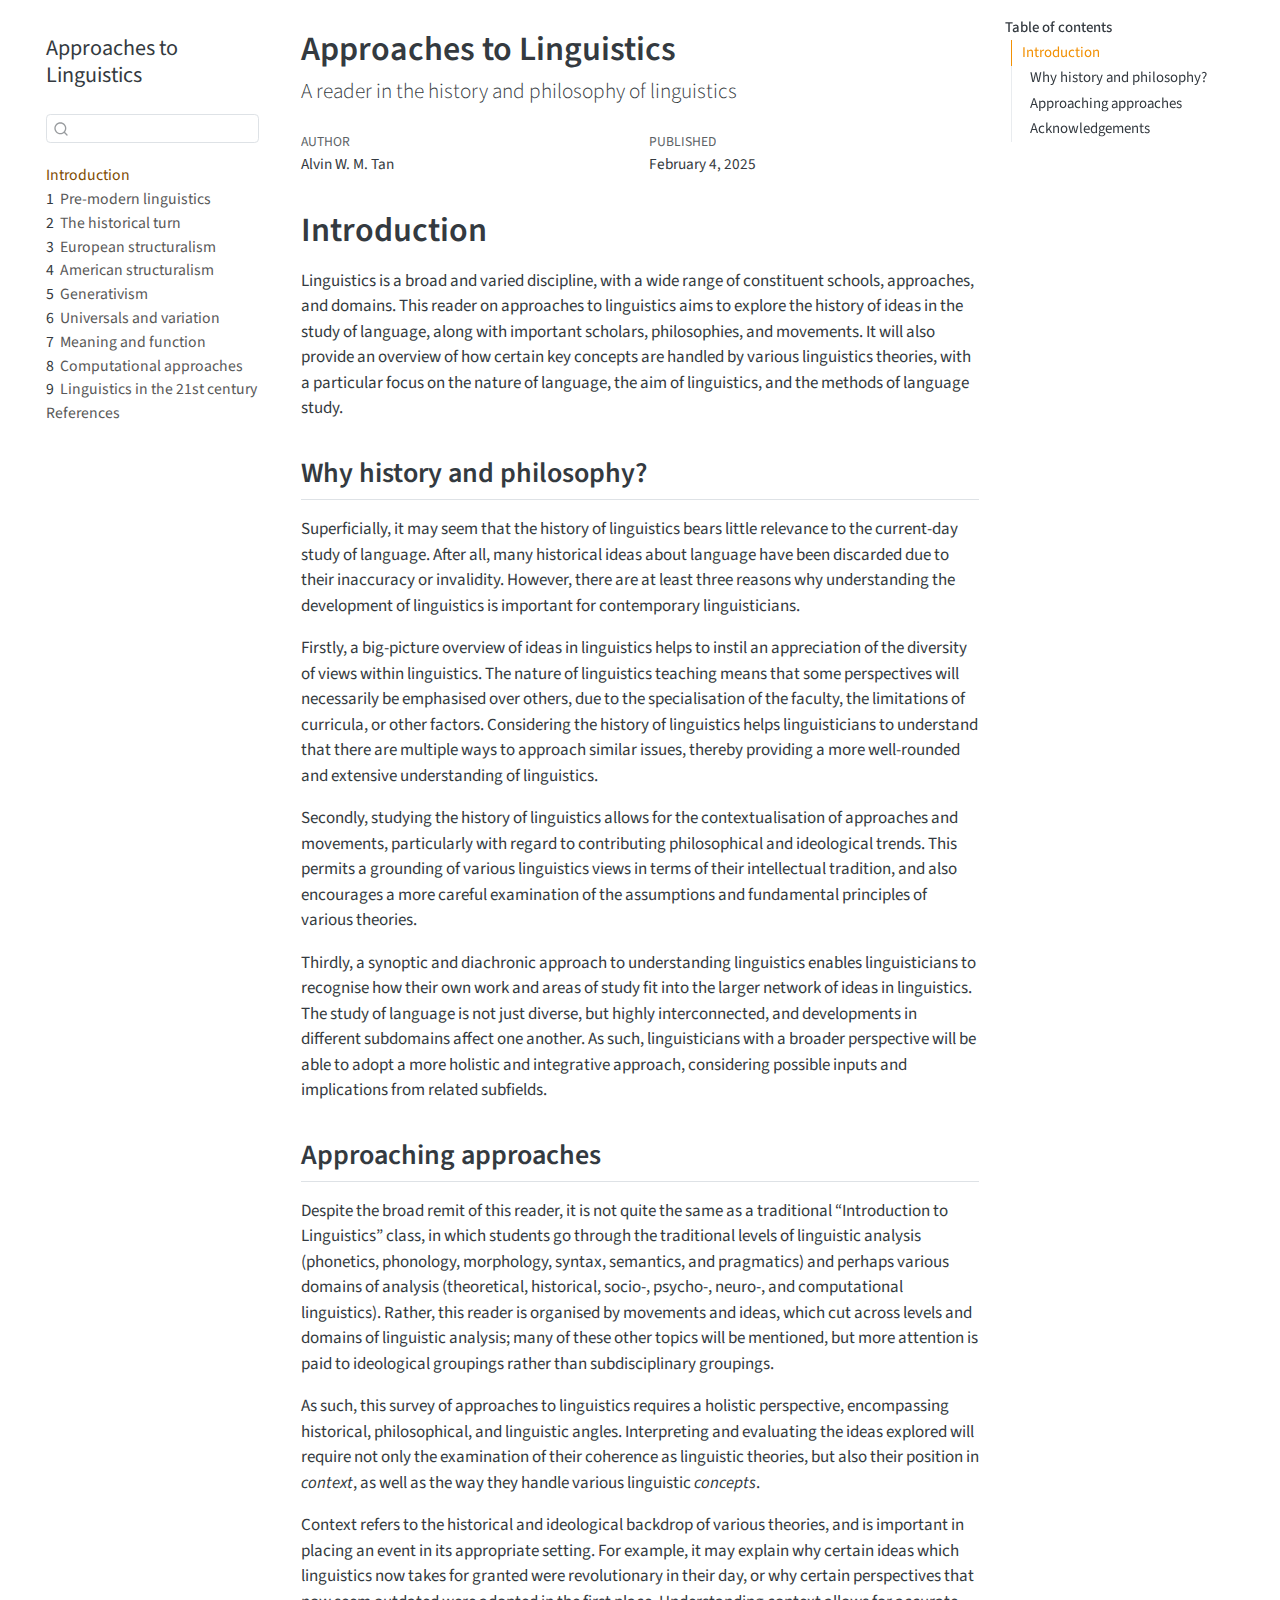
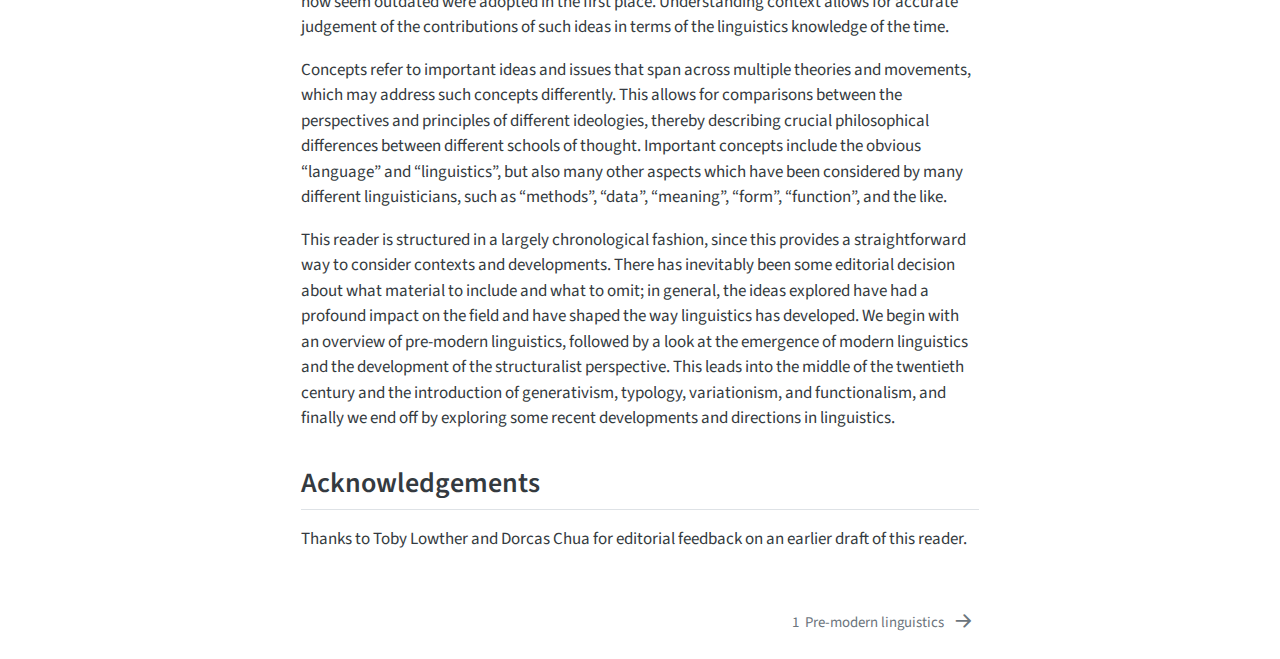
==== index.html @ 2ad42f95 "Built site for gh-pages" ====
<!DOCTYPE html>
<html xmlns="http://www.w3.org/1999/xhtml" lang="en" xml:lang="en"><head>

<meta charset="utf-8">
<meta name="generator" content="quarto-1.6.40">

<meta name="viewport" content="width=device-width, initial-scale=1.0, user-scalable=yes">

<meta name="author" content="Alvin W. M. Tan">
<meta name="dcterms.date" content="2025-02-04">

<title>Approaches to Linguistics</title>
<style>
code{white-space: pre-wrap;}
span.smallcaps{font-variant: small-caps;}
div.columns{display: flex; gap: min(4vw, 1.5em);}
div.column{flex: auto; overflow-x: auto;}
div.hanging-indent{margin-left: 1.5em; text-indent: -1.5em;}
ul.task-list{list-style: none;}
ul.task-list li input[type="checkbox"] {
  width: 0.8em;
  margin: 0 0.8em 0.2em -1em; /* quarto-specific, see https://github.com/quarto-dev/quarto-cli/issues/4556 */ 
  vertical-align: middle;
}
</style>


<script src="site_libs/quarto-nav/quarto-nav.js"></script>
<script src="site_libs/quarto-nav/headroom.min.js"></script>
<script src="site_libs/clipboard/clipboard.min.js"></script>
<script src="site_libs/quarto-search/autocomplete.umd.js"></script>
<script src="site_libs/quarto-search/fuse.min.js"></script>
<script src="site_libs/quarto-search/quarto-search.js"></script>
<meta name="quarto:offset" content="./">
<link href="./01-premodern-linguistics.html" rel="next">
<script src="site_libs/quarto-html/quarto.js"></script>
<script src="site_libs/quarto-html/popper.min.js"></script>
<script src="site_libs/quarto-html/tippy.umd.min.js"></script>
<script src="site_libs/quarto-html/anchor.min.js"></script>
<link href="site_libs/quarto-html/tippy.css" rel="stylesheet">
<link href="site_libs/quarto-html/quarto-syntax-highlighting-549806ee2085284f45b00abea8c6df48.css" rel="stylesheet" id="quarto-text-highlighting-styles">
<script src="site_libs/bootstrap/bootstrap.min.js"></script>
<link href="site_libs/bootstrap/bootstrap-icons.css" rel="stylesheet">
<link href="site_libs/bootstrap/bootstrap-12ba733f3aefac2e6c33271723ac6401.min.css" rel="stylesheet" append-hash="true" id="quarto-bootstrap" data-mode="light">
<script id="quarto-search-options" type="application/json">{
  "location": "sidebar",
  "copy-button": false,
  "collapse-after": 3,
  "panel-placement": "start",
  "type": "textbox",
  "limit": 50,
  "keyboard-shortcut": [
    "f",
    "/",
    "s"
  ],
  "show-item-context": false,
  "language": {
    "search-no-results-text": "No results",
    "search-matching-documents-text": "matching documents",
    "search-copy-link-title": "Copy link to search",
    "search-hide-matches-text": "Hide additional matches",
    "search-more-match-text": "more match in this document",
    "search-more-matches-text": "more matches in this document",
    "search-clear-button-title": "Clear",
    "search-text-placeholder": "",
    "search-detached-cancel-button-title": "Cancel",
    "search-submit-button-title": "Submit",
    "search-label": "Search"
  }
}</script>


</head>

<body class="nav-sidebar floating">

<div id="quarto-search-results"></div>
  <header id="quarto-header" class="headroom fixed-top">
  <nav class="quarto-secondary-nav">
    <div class="container-fluid d-flex">
      <button type="button" class="quarto-btn-toggle btn" data-bs-toggle="collapse" role="button" data-bs-target=".quarto-sidebar-collapse-item" aria-controls="quarto-sidebar" aria-expanded="false" aria-label="Toggle sidebar navigation" onclick="if (window.quartoToggleHeadroom) { window.quartoToggleHeadroom(); }">
        <i class="bi bi-layout-text-sidebar-reverse"></i>
      </button>
        <nav class="quarto-page-breadcrumbs" aria-label="breadcrumb"><ol class="breadcrumb"><li class="breadcrumb-item"><a href="./index.html">Introduction</a></li></ol></nav>
        <a class="flex-grow-1" role="navigation" data-bs-toggle="collapse" data-bs-target=".quarto-sidebar-collapse-item" aria-controls="quarto-sidebar" aria-expanded="false" aria-label="Toggle sidebar navigation" onclick="if (window.quartoToggleHeadroom) { window.quartoToggleHeadroom(); }">      
        </a>
      <button type="button" class="btn quarto-search-button" aria-label="Search" onclick="window.quartoOpenSearch();">
        <i class="bi bi-search"></i>
      </button>
    </div>
  </nav>
</header>
<!-- content -->
<div id="quarto-content" class="quarto-container page-columns page-rows-contents page-layout-article">
<!-- sidebar -->
  <nav id="quarto-sidebar" class="sidebar collapse collapse-horizontal quarto-sidebar-collapse-item sidebar-navigation floating overflow-auto">
    <div class="pt-lg-2 mt-2 text-left sidebar-header">
    <div class="sidebar-title mb-0 py-0">
      <a href="./">Approaches to Linguistics</a> 
    </div>
      </div>
        <div class="mt-2 flex-shrink-0 align-items-center">
        <div class="sidebar-search">
        <div id="quarto-search" class="" title="Search"></div>
        </div>
        </div>
    <div class="sidebar-menu-container"> 
    <ul class="list-unstyled mt-1">
        <li class="sidebar-item">
  <div class="sidebar-item-container"> 
  <a href="./index.html" class="sidebar-item-text sidebar-link active">
 <span class="menu-text">Introduction</span></a>
  </div>
</li>
        <li class="sidebar-item">
  <div class="sidebar-item-container"> 
  <a href="./01-premodern-linguistics.html" class="sidebar-item-text sidebar-link">
 <span class="menu-text"><span class="chapter-number">1</span>&nbsp; <span class="chapter-title">Pre-modern linguistics</span></span></a>
  </div>
</li>
        <li class="sidebar-item">
  <div class="sidebar-item-container"> 
  <a href="./02-historical-turn.html" class="sidebar-item-text sidebar-link">
 <span class="menu-text"><span class="chapter-number">2</span>&nbsp; <span class="chapter-title">The historical turn</span></span></a>
  </div>
</li>
        <li class="sidebar-item">
  <div class="sidebar-item-container"> 
  <a href="./03-european-structuralism.html" class="sidebar-item-text sidebar-link">
 <span class="menu-text"><span class="chapter-number">3</span>&nbsp; <span class="chapter-title">European structuralism</span></span></a>
  </div>
</li>
        <li class="sidebar-item">
  <div class="sidebar-item-container"> 
  <a href="./04-american-structuralism.html" class="sidebar-item-text sidebar-link">
 <span class="menu-text"><span class="chapter-number">4</span>&nbsp; <span class="chapter-title">American structuralism</span></span></a>
  </div>
</li>
        <li class="sidebar-item">
  <div class="sidebar-item-container"> 
  <a href="./05-generativism.html" class="sidebar-item-text sidebar-link">
 <span class="menu-text"><span class="chapter-number">5</span>&nbsp; <span class="chapter-title">Generativism</span></span></a>
  </div>
</li>
        <li class="sidebar-item">
  <div class="sidebar-item-container"> 
  <a href="./06-universals-variation.html" class="sidebar-item-text sidebar-link">
 <span class="menu-text"><span class="chapter-number">6</span>&nbsp; <span class="chapter-title">Universals and variation</span></span></a>
  </div>
</li>
        <li class="sidebar-item">
  <div class="sidebar-item-container"> 
  <a href="./07-meaning-function.html" class="sidebar-item-text sidebar-link">
 <span class="menu-text"><span class="chapter-number">7</span>&nbsp; <span class="chapter-title">Meaning and function</span></span></a>
  </div>
</li>
        <li class="sidebar-item">
  <div class="sidebar-item-container"> 
  <a href="./08-computational-approaches.html" class="sidebar-item-text sidebar-link">
 <span class="menu-text"><span class="chapter-number">8</span>&nbsp; <span class="chapter-title">Computational approaches</span></span></a>
  </div>
</li>
        <li class="sidebar-item">
  <div class="sidebar-item-container"> 
  <a href="./09-contemporary-linguistics.html" class="sidebar-item-text sidebar-link">
 <span class="menu-text"><span class="chapter-number">9</span>&nbsp; <span class="chapter-title">Linguistics in the 21st century</span></span></a>
  </div>
</li>
        <li class="sidebar-item">
  <div class="sidebar-item-container"> 
  <a href="./references.html" class="sidebar-item-text sidebar-link">
 <span class="menu-text">References</span></a>
  </div>
</li>
    </ul>
    </div>
</nav>
<div id="quarto-sidebar-glass" class="quarto-sidebar-collapse-item" data-bs-toggle="collapse" data-bs-target=".quarto-sidebar-collapse-item"></div>
<!-- margin-sidebar -->
    <div id="quarto-margin-sidebar" class="sidebar margin-sidebar">
        <nav id="TOC" role="doc-toc" class="toc-active">
    <h2 id="toc-title">Table of contents</h2>
   
  <ul>
  <li><a href="#introduction" id="toc-introduction" class="nav-link active" data-scroll-target="#introduction">Introduction</a>
  <ul class="collapse">
  <li><a href="#why-history-and-philosophy" id="toc-why-history-and-philosophy" class="nav-link" data-scroll-target="#why-history-and-philosophy">Why history and philosophy?</a></li>
  <li><a href="#approaching-approaches" id="toc-approaching-approaches" class="nav-link" data-scroll-target="#approaching-approaches">Approaching approaches</a></li>
  <li><a href="#acknowledgements" id="toc-acknowledgements" class="nav-link" data-scroll-target="#acknowledgements">Acknowledgements</a></li>
  </ul></li>
  </ul>
</nav>
    </div>
<!-- main -->
<main class="content" id="quarto-document-content">

<header id="title-block-header" class="quarto-title-block default">
<div class="quarto-title">
<h1 class="title">Approaches to Linguistics</h1>
<p class="subtitle lead">A reader in the history and philosophy of linguistics</p>
</div>



<div class="quarto-title-meta">

    <div>
    <div class="quarto-title-meta-heading">Author</div>
    <div class="quarto-title-meta-contents">
             <p>Alvin W. M. Tan </p>
          </div>
  </div>
    
    <div>
    <div class="quarto-title-meta-heading">Published</div>
    <div class="quarto-title-meta-contents">
      <p class="date">February 4, 2025</p>
    </div>
  </div>
  
    
  </div>
  


</header>


<section id="introduction" class="level1 unnumbered">
<h1 class="unnumbered">Introduction</h1>
<p>Linguistics is a broad and varied discipline, with a wide range of constituent schools, approaches, and domains. This reader on approaches to linguistics aims to explore the history of ideas in the study of language, along with important scholars, philosophies, and movements. It will also provide an overview of how certain key concepts are handled by various linguistics theories, with a particular focus on the nature of language, the aim of linguistics, and the methods of language study.</p>
<section id="why-history-and-philosophy" class="level2">
<h2 class="anchored" data-anchor-id="why-history-and-philosophy">Why history and philosophy?</h2>
<p>Superficially, it may seem that the history of linguistics bears little relevance to the current-day study of language. After all, many historical ideas about language have been discarded due to their inaccuracy or invalidity. However, there are at least three reasons why understanding the development of linguistics is important for contemporary linguisticians.</p>
<p>Firstly, a big-picture overview of ideas in linguistics helps to instil an appreciation of the diversity of views within linguistics. The nature of linguistics teaching means that some perspectives will necessarily be emphasised over others, due to the specialisation of the faculty, the limitations of curricula, or other factors. Considering the history of linguistics helps linguisticians to understand that there are multiple ways to approach similar issues, thereby providing a more well-rounded and extensive understanding of linguistics.</p>
<p>Secondly, studying the history of linguistics allows for the contextualisation of approaches and movements, particularly with regard to contributing philosophical and ideological trends. This permits a grounding of various linguistics views in terms of their intellectual tradition, and also encourages a more careful examination of the assumptions and fundamental principles of various theories.</p>
<p>Thirdly, a synoptic and diachronic approach to understanding linguistics enables linguisticians to recognise how their own work and areas of study fit into the larger network of ideas in linguistics. The study of language is not just diverse, but highly interconnected, and developments in different subdomains affect one another. As such, linguisticians with a broader perspective will be able to adopt a more holistic and integrative approach, considering possible inputs and implications from related subfields.</p>
</section>
<section id="approaching-approaches" class="level2">
<h2 class="anchored" data-anchor-id="approaching-approaches">Approaching approaches</h2>
<p>Despite the broad remit of this reader, it is not quite the same as a traditional “Introduction to Linguistics” class, in which students go through the traditional levels of linguistic analysis (phonetics, phonology, morphology, syntax, semantics, and pragmatics) and perhaps various domains of analysis (theoretical, historical, socio-, psycho-, neuro-, and computational linguistics). Rather, this reader is organised by movements and ideas, which cut across levels and domains of linguistic analysis; many of these other topics will be mentioned, but more attention is paid to ideological groupings rather than subdisciplinary groupings.</p>
<p>As such, this survey of approaches to linguistics requires a holistic perspective, encompassing historical, philosophical, and linguistic angles. Interpreting and evaluating the ideas explored will require not only the examination of their coherence as linguistic theories, but also their position in <em>context</em>, as well as the way they handle various linguistic <em>concepts</em>.</p>
<p>Context refers to the historical and ideological backdrop of various theories, and is important in placing an event in its appropriate setting. For example, it may explain why certain ideas which linguistics now takes for granted were revolutionary in their day, or why certain perspectives that now seem outdated were adopted in the first place. Understanding context allows for accurate judgement of the contributions of such ideas in terms of the linguistics knowledge of the time.</p>
<p>Concepts refer to important ideas and issues that span across multiple theories and movements, which may address such concepts differently. This allows for comparisons between the perspectives and principles of different ideologies, thereby describing crucial philosophical differences between different schools of thought. Important concepts include the obvious “language” and “linguistics”, but also many other aspects which have been considered by many different linguisticians, such as “methods”, “data”, “meaning”, “form”, “function”, and the like.</p>
<p>This reader is structured in a largely chronological fashion, since this provides a straightforward way to consider contexts and developments. There has inevitably been some editorial decision about what material to include and what to omit; in general, the ideas explored have had a profound impact on the field and have shaped the way linguistics has developed. We begin with an overview of pre-modern linguistics, followed by a look at the emergence of modern linguistics and the development of the structuralist perspective. This leads into the middle of the twentieth century and the introduction of generativism, typology, variationism, and functionalism, and finally we end off by exploring some recent developments and directions in linguistics.</p>
</section>
<section id="acknowledgements" class="level2">
<h2 class="anchored" data-anchor-id="acknowledgements">Acknowledgements</h2>
<p>Thanks to Toby Lowther and Dorcas Chua for editorial feedback on an earlier draft of this reader.</p>


</section>
</section>

</main> <!-- /main -->
<script id="quarto-html-after-body" type="application/javascript">
window.document.addEventListener("DOMContentLoaded", function (event) {
  const toggleBodyColorMode = (bsSheetEl) => {
    const mode = bsSheetEl.getAttribute("data-mode");
    const bodyEl = window.document.querySelector("body");
    if (mode === "dark") {
      bodyEl.classList.add("quarto-dark");
      bodyEl.classList.remove("quarto-light");
    } else {
      bodyEl.classList.add("quarto-light");
      bodyEl.classList.remove("quarto-dark");
    }
  }
  const toggleBodyColorPrimary = () => {
    const bsSheetEl = window.document.querySelector("link#quarto-bootstrap");
    if (bsSheetEl) {
      toggleBodyColorMode(bsSheetEl);
    }
  }
  toggleBodyColorPrimary();  
  const icon = "";
  const anchorJS = new window.AnchorJS();
  anchorJS.options = {
    placement: 'right',
    icon: icon
  };
  anchorJS.add('.anchored');
  const isCodeAnnotation = (el) => {
    for (const clz of el.classList) {
      if (clz.startsWith('code-annotation-')) {                     
        return true;
      }
    }
    return false;
  }
  const onCopySuccess = function(e) {
    // button target
    const button = e.trigger;
    // don't keep focus
    button.blur();
    // flash "checked"
    button.classList.add('code-copy-button-checked');
    var currentTitle = button.getAttribute("title");
    button.setAttribute("title", "Copied!");
    let tooltip;
    if (window.bootstrap) {
      button.setAttribute("data-bs-toggle", "tooltip");
      button.setAttribute("data-bs-placement", "left");
      button.setAttribute("data-bs-title", "Copied!");
      tooltip = new bootstrap.Tooltip(button, 
        { trigger: "manual", 
          customClass: "code-copy-button-tooltip",
          offset: [0, -8]});
      tooltip.show();    
    }
    setTimeout(function() {
      if (tooltip) {
        tooltip.hide();
        button.removeAttribute("data-bs-title");
        button.removeAttribute("data-bs-toggle");
        button.removeAttribute("data-bs-placement");
      }
      button.setAttribute("title", currentTitle);
      button.classList.remove('code-copy-button-checked');
    }, 1000);
    // clear code selection
    e.clearSelection();
  }
  const getTextToCopy = function(trigger) {
      const codeEl = trigger.previousElementSibling.cloneNode(true);
      for (const childEl of codeEl.children) {
        if (isCodeAnnotation(childEl)) {
          childEl.remove();
        }
      }
      return codeEl.innerText;
  }
  const clipboard = new window.ClipboardJS('.code-copy-button:not([data-in-quarto-modal])', {
    text: getTextToCopy
  });
  clipboard.on('success', onCopySuccess);
  if (window.document.getElementById('quarto-embedded-source-code-modal')) {
    const clipboardModal = new window.ClipboardJS('.code-copy-button[data-in-quarto-modal]', {
      text: getTextToCopy,
      container: window.document.getElementById('quarto-embedded-source-code-modal')
    });
    clipboardModal.on('success', onCopySuccess);
  }
    var localhostRegex = new RegExp(/^(?:http|https):\/\/localhost\:?[0-9]*\//);
    var mailtoRegex = new RegExp(/^mailto:/);
      var filterRegex = new RegExp('/' + window.location.host + '/');
    var isInternal = (href) => {
        return filterRegex.test(href) || localhostRegex.test(href) || mailtoRegex.test(href);
    }
    // Inspect non-navigation links and adorn them if external
 	var links = window.document.querySelectorAll('a[href]:not(.nav-link):not(.navbar-brand):not(.toc-action):not(.sidebar-link):not(.sidebar-item-toggle):not(.pagination-link):not(.no-external):not([aria-hidden]):not(.dropdown-item):not(.quarto-navigation-tool):not(.about-link)');
    for (var i=0; i<links.length; i++) {
      const link = links[i];
      if (!isInternal(link.href)) {
        // undo the damage that might have been done by quarto-nav.js in the case of
        // links that we want to consider external
        if (link.dataset.originalHref !== undefined) {
          link.href = link.dataset.originalHref;
        }
      }
    }
  function tippyHover(el, contentFn, onTriggerFn, onUntriggerFn) {
    const config = {
      allowHTML: true,
      maxWidth: 500,
      delay: 100,
      arrow: false,
      appendTo: function(el) {
          return el.parentElement;
      },
      interactive: true,
      interactiveBorder: 10,
      theme: 'quarto',
      placement: 'bottom-start',
    };
    if (contentFn) {
      config.content = contentFn;
    }
    if (onTriggerFn) {
      config.onTrigger = onTriggerFn;
    }
    if (onUntriggerFn) {
      config.onUntrigger = onUntriggerFn;
    }
    window.tippy(el, config); 
  }
  const noterefs = window.document.querySelectorAll('a[role="doc-noteref"]');
  for (var i=0; i<noterefs.length; i++) {
    const ref = noterefs[i];
    tippyHover(ref, function() {
      // use id or data attribute instead here
      let href = ref.getAttribute('data-footnote-href') || ref.getAttribute('href');
      try { href = new URL(href).hash; } catch {}
      const id = href.replace(/^#\/?/, "");
      const note = window.document.getElementById(id);
      if (note) {
        return note.innerHTML;
      } else {
        return "";
      }
    });
  }
  const xrefs = window.document.querySelectorAll('a.quarto-xref');
  const processXRef = (id, note) => {
    // Strip column container classes
    const stripColumnClz = (el) => {
      el.classList.remove("page-full", "page-columns");
      if (el.children) {
        for (const child of el.children) {
          stripColumnClz(child);
        }
      }
    }
    stripColumnClz(note)
    if (id === null || id.startsWith('sec-')) {
      // Special case sections, only their first couple elements
      const container = document.createElement("div");
      if (note.children && note.children.length > 2) {
        container.appendChild(note.children[0].cloneNode(true));
        for (let i = 1; i < note.children.length; i++) {
          const child = note.children[i];
          if (child.tagName === "P" && child.innerText === "") {
            continue;
          } else {
            container.appendChild(child.cloneNode(true));
            break;
          }
        }
        if (window.Quarto?.typesetMath) {
          window.Quarto.typesetMath(container);
        }
        return container.innerHTML
      } else {
        if (window.Quarto?.typesetMath) {
          window.Quarto.typesetMath(note);
        }
        return note.innerHTML;
      }
    } else {
      // Remove any anchor links if they are present
      const anchorLink = note.querySelector('a.anchorjs-link');
      if (anchorLink) {
        anchorLink.remove();
      }
      if (window.Quarto?.typesetMath) {
        window.Quarto.typesetMath(note);
      }
      if (note.classList.contains("callout")) {
        return note.outerHTML;
      } else {
        return note.innerHTML;
      }
    }
  }
  for (var i=0; i<xrefs.length; i++) {
    const xref = xrefs[i];
    tippyHover(xref, undefined, function(instance) {
      instance.disable();
      let url = xref.getAttribute('href');
      let hash = undefined; 
      if (url.startsWith('#')) {
        hash = url;
      } else {
        try { hash = new URL(url).hash; } catch {}
      }
      if (hash) {
        const id = hash.replace(/^#\/?/, "");
        const note = window.document.getElementById(id);
        if (note !== null) {
          try {
            const html = processXRef(id, note.cloneNode(true));
            instance.setContent(html);
          } finally {
            instance.enable();
            instance.show();
          }
        } else {
          // See if we can fetch this
          fetch(url.split('#')[0])
          .then(res => res.text())
          .then(html => {
            const parser = new DOMParser();
            const htmlDoc = parser.parseFromString(html, "text/html");
            const note = htmlDoc.getElementById(id);
            if (note !== null) {
              const html = processXRef(id, note);
              instance.setContent(html);
            } 
          }).finally(() => {
            instance.enable();
            instance.show();
          });
        }
      } else {
        // See if we can fetch a full url (with no hash to target)
        // This is a special case and we should probably do some content thinning / targeting
        fetch(url)
        .then(res => res.text())
        .then(html => {
          const parser = new DOMParser();
          const htmlDoc = parser.parseFromString(html, "text/html");
          const note = htmlDoc.querySelector('main.content');
          if (note !== null) {
            // This should only happen for chapter cross references
            // (since there is no id in the URL)
            // remove the first header
            if (note.children.length > 0 && note.children[0].tagName === "HEADER") {
              note.children[0].remove();
            }
            const html = processXRef(null, note);
            instance.setContent(html);
          } 
        }).finally(() => {
          instance.enable();
          instance.show();
        });
      }
    }, function(instance) {
    });
  }
      let selectedAnnoteEl;
      const selectorForAnnotation = ( cell, annotation) => {
        let cellAttr = 'data-code-cell="' + cell + '"';
        let lineAttr = 'data-code-annotation="' +  annotation + '"';
        const selector = 'span[' + cellAttr + '][' + lineAttr + ']';
        return selector;
      }
      const selectCodeLines = (annoteEl) => {
        const doc = window.document;
        const targetCell = annoteEl.getAttribute("data-target-cell");
        const targetAnnotation = annoteEl.getAttribute("data-target-annotation");
        const annoteSpan = window.document.querySelector(selectorForAnnotation(targetCell, targetAnnotation));
        const lines = annoteSpan.getAttribute("data-code-lines").split(",");
        const lineIds = lines.map((line) => {
          return targetCell + "-" + line;
        })
        let top = null;
        let height = null;
        let parent = null;
        if (lineIds.length > 0) {
            //compute the position of the single el (top and bottom and make a div)
            const el = window.document.getElementById(lineIds[0]);
            top = el.offsetTop;
            height = el.offsetHeight;
            parent = el.parentElement.parentElement;
          if (lineIds.length > 1) {
            const lastEl = window.document.getElementById(lineIds[lineIds.length - 1]);
            const bottom = lastEl.offsetTop + lastEl.offsetHeight;
            height = bottom - top;
          }
          if (top !== null && height !== null && parent !== null) {
            // cook up a div (if necessary) and position it 
            let div = window.document.getElementById("code-annotation-line-highlight");
            if (div === null) {
              div = window.document.createElement("div");
              div.setAttribute("id", "code-annotation-line-highlight");
              div.style.position = 'absolute';
              parent.appendChild(div);
            }
            div.style.top = top - 2 + "px";
            div.style.height = height + 4 + "px";
            div.style.left = 0;
            let gutterDiv = window.document.getElementById("code-annotation-line-highlight-gutter");
            if (gutterDiv === null) {
              gutterDiv = window.document.createElement("div");
              gutterDiv.setAttribute("id", "code-annotation-line-highlight-gutter");
              gutterDiv.style.position = 'absolute';
              const codeCell = window.document.getElementById(targetCell);
              const gutter = codeCell.querySelector('.code-annotation-gutter');
              gutter.appendChild(gutterDiv);
            }
            gutterDiv.style.top = top - 2 + "px";
            gutterDiv.style.height = height + 4 + "px";
          }
          selectedAnnoteEl = annoteEl;
        }
      };
      const unselectCodeLines = () => {
        const elementsIds = ["code-annotation-line-highlight", "code-annotation-line-highlight-gutter"];
        elementsIds.forEach((elId) => {
          const div = window.document.getElementById(elId);
          if (div) {
            div.remove();
          }
        });
        selectedAnnoteEl = undefined;
      };
        // Handle positioning of the toggle
    window.addEventListener(
      "resize",
      throttle(() => {
        elRect = undefined;
        if (selectedAnnoteEl) {
          selectCodeLines(selectedAnnoteEl);
        }
      }, 10)
    );
    function throttle(fn, ms) {
    let throttle = false;
    let timer;
      return (...args) => {
        if(!throttle) { // first call gets through
            fn.apply(this, args);
            throttle = true;
        } else { // all the others get throttled
            if(timer) clearTimeout(timer); // cancel #2
            timer = setTimeout(() => {
              fn.apply(this, args);
              timer = throttle = false;
            }, ms);
        }
      };
    }
      // Attach click handler to the DT
      const annoteDls = window.document.querySelectorAll('dt[data-target-cell]');
      for (const annoteDlNode of annoteDls) {
        annoteDlNode.addEventListener('click', (event) => {
          const clickedEl = event.target;
          if (clickedEl !== selectedAnnoteEl) {
            unselectCodeLines();
            const activeEl = window.document.querySelector('dt[data-target-cell].code-annotation-active');
            if (activeEl) {
              activeEl.classList.remove('code-annotation-active');
            }
            selectCodeLines(clickedEl);
            clickedEl.classList.add('code-annotation-active');
          } else {
            // Unselect the line
            unselectCodeLines();
            clickedEl.classList.remove('code-annotation-active');
          }
        });
      }
  const findCites = (el) => {
    const parentEl = el.parentElement;
    if (parentEl) {
      const cites = parentEl.dataset.cites;
      if (cites) {
        return {
          el,
          cites: cites.split(' ')
        };
      } else {
        return findCites(el.parentElement)
      }
    } else {
      return undefined;
    }
  };
  var bibliorefs = window.document.querySelectorAll('a[role="doc-biblioref"]');
  for (var i=0; i<bibliorefs.length; i++) {
    const ref = bibliorefs[i];
    const citeInfo = findCites(ref);
    if (citeInfo) {
      tippyHover(citeInfo.el, function() {
        var popup = window.document.createElement('div');
        citeInfo.cites.forEach(function(cite) {
          var citeDiv = window.document.createElement('div');
          citeDiv.classList.add('hanging-indent');
          citeDiv.classList.add('csl-entry');
          var biblioDiv = window.document.getElementById('ref-' + cite);
          if (biblioDiv) {
            citeDiv.innerHTML = biblioDiv.innerHTML;
          }
          popup.appendChild(citeDiv);
        });
        return popup.innerHTML;
      });
    }
  }
});
</script>
<nav class="page-navigation">
  <div class="nav-page nav-page-previous">
  </div>
  <div class="nav-page nav-page-next">
      <a href="./01-premodern-linguistics.html" class="pagination-link" aria-label="Pre-modern linguistics">
        <span class="nav-page-text"><span class="chapter-number">1</span>&nbsp; <span class="chapter-title">Pre-modern linguistics</span></span> <i class="bi bi-arrow-right-short"></i>
      </a>
  </div>
</nav>
</div> <!-- /content -->




</body></html>
---- site_libs/quarto-html/tippy.css ----
.tippy-box[data-animation=fade][data-state=hidden]{opacity:0}[data-tippy-root]{max-width:calc(100vw - 10px)}.tippy-box{position:relative;background-color:#333;color:#fff;border-radius:4px;font-size:14px;line-height:1.4;white-space:normal;outline:0;transition-property:transform,visibility,opacity}.tippy-box[data-placement^=top]>.tippy-arrow{bottom:0}.tippy-box[data-placement^=top]>.tippy-arrow:before{bottom:-7px;left:0;border-width:8px 8px 0;border-top-color:initial;transform-origin:center top}.tippy-box[data-placement^=bottom]>.tippy-arrow{top:0}.tippy-box[data-placement^=bottom]>.tippy-arrow:before{top:-7px;left:0;border-width:0 8px 8px;border-bottom-color:initial;transform-origin:center bottom}.tippy-box[data-placement^=left]>.tippy-arrow{right:0}.tippy-box[data-placement^=left]>.tippy-arrow:before{border-width:8px 0 8px 8px;border-left-color:initial;right:-7px;transform-origin:center left}.tippy-box[data-placement^=right]>.tippy-arrow{left:0}.tippy-box[data-placement^=right]>.tippy-arrow:before{left:-7px;border-width:8px 8px 8px 0;border-right-color:initial;transform-origin:center right}.tippy-box[data-inertia][data-state=visible]{transition-timing-function:cubic-bezier(.54,1.5,.38,1.11)}.tippy-arrow{width:16px;height:16px;color:#333}.tippy-arrow:before{content:"";position:absolute;border-color:transparent;border-style:solid}.tippy-content{position:relative;padding:5px 9px;z-index:1}
---- site_libs/quarto-html/quarto-syntax-highlighting-549806ee2085284f45b00abea8c6df48.css ----
/* quarto syntax highlight colors */
:root {
  --quarto-hl-ot-color: #003B4F;
  --quarto-hl-at-color: #657422;
  --quarto-hl-ss-color: #20794D;
  --quarto-hl-an-color: #5E5E5E;
  --quarto-hl-fu-color: #4758AB;
  --quarto-hl-st-color: #20794D;
  --quarto-hl-cf-color: #003B4F;
  --quarto-hl-op-color: #5E5E5E;
  --quarto-hl-er-color: #AD0000;
  --quarto-hl-bn-color: #AD0000;
  --quarto-hl-al-color: #AD0000;
  --quarto-hl-va-color: #111111;
  --quarto-hl-bu-color: inherit;
  --quarto-hl-ex-color: inherit;
  --quarto-hl-pp-color: #AD0000;
  --quarto-hl-in-color: #5E5E5E;
  --quarto-hl-vs-color: #20794D;
  --quarto-hl-wa-color: #5E5E5E;
  --quarto-hl-do-color: #5E5E5E;
  --quarto-hl-im-color: #00769E;
  --quarto-hl-ch-color: #20794D;
  --quarto-hl-dt-color: #AD0000;
  --quarto-hl-fl-color: #AD0000;
  --quarto-hl-co-color: #5E5E5E;
  --quarto-hl-cv-color: #5E5E5E;
  --quarto-hl-cn-color: #8f5902;
  --quarto-hl-sc-color: #5E5E5E;
  --quarto-hl-dv-color: #AD0000;
  --quarto-hl-kw-color: #003B4F;
}

/* other quarto variables */
:root {
  --quarto-font-monospace: SFMono-Regular, Menlo, Monaco, Consolas, "Liberation Mono", "Courier New", monospace;
}

pre > code.sourceCode > span {
  color: #003B4F;
}

code span {
  color: #003B4F;
}

code.sourceCode > span {
  color: #003B4F;
}

div.sourceCode,
div.sourceCode pre.sourceCode {
  color: #003B4F;
}

code span.ot {
  color: #003B4F;
  font-style: inherit;
}

code span.at {
  color: #657422;
  font-style: inherit;
}

code span.ss {
  color: #20794D;
  font-style: inherit;
}

code span.an {
  color: #5E5E5E;
  font-style: inherit;
}

code span.fu {
  color: #4758AB;
  font-style: inherit;
}

code span.st {
  color: #20794D;
  font-style: inherit;
}

code span.cf {
  color: #003B4F;
  font-weight: bold;
  font-style: inherit;
}

code span.op {
  color: #5E5E5E;
  font-style: inherit;
}

code span.er {
  color: #AD0000;
  font-style: inherit;
}

code span.bn {
  color: #AD0000;
  font-style: inherit;
}

code span.al {
  color: #AD0000;
  font-style: inherit;
}

code span.va {
  color: #111111;
  font-style: inherit;
}

code span.bu {
  font-style: inherit;
}

code span.ex {
  font-style: inherit;
}

code span.pp {
  color: #AD0000;
  font-style: inherit;
}

code span.in {
  color: #5E5E5E;
  font-style: inherit;
}

code span.vs {
  color: #20794D;
  font-style: inherit;
}

code span.wa {
  color: #5E5E5E;
  font-style: italic;
}

code span.do {
  color: #5E5E5E;
  font-style: italic;
}

code span.im {
  color: #00769E;
  font-style: inherit;
}

code span.ch {
  color: #20794D;
  font-style: inherit;
}

code span.dt {
  color: #AD0000;
  font-style: inherit;
}

code span.fl {
  color: #AD0000;
  font-style: inherit;
}

code span.co {
  color: #5E5E5E;
  font-style: inherit;
}

code span.cv {
  color: #5E5E5E;
  font-style: italic;
}

code span.cn {
  color: #8f5902;
  font-style: inherit;
}

code span.sc {
  color: #5E5E5E;
  font-style: inherit;
}

code span.dv {
  color: #AD0000;
  font-style: inherit;
}

code span.kw {
  color: #003B4F;
  font-weight: bold;
  font-style: inherit;
}

.prevent-inlining {
  content: "</";
}

/*# sourceMappingURL=ae99138f4fbc2fb4c9f5e5cd69c22459.css.map */
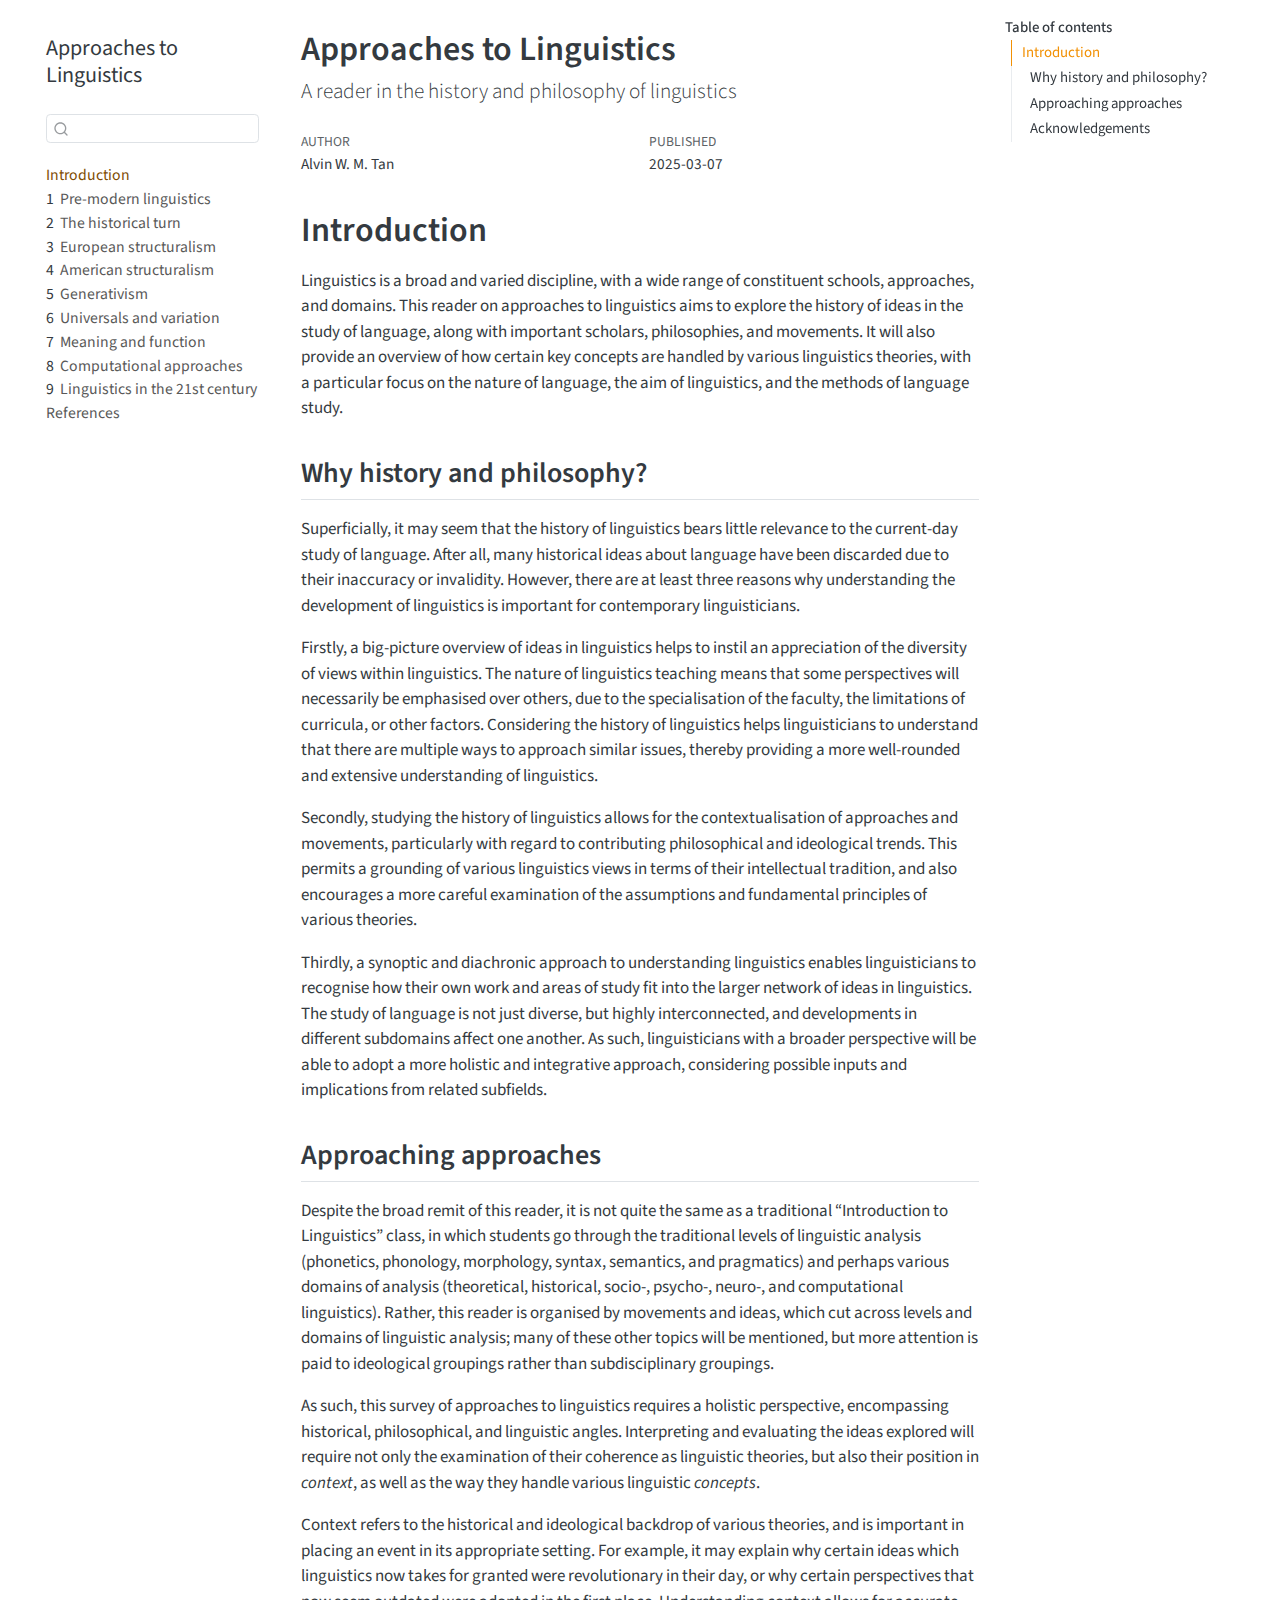
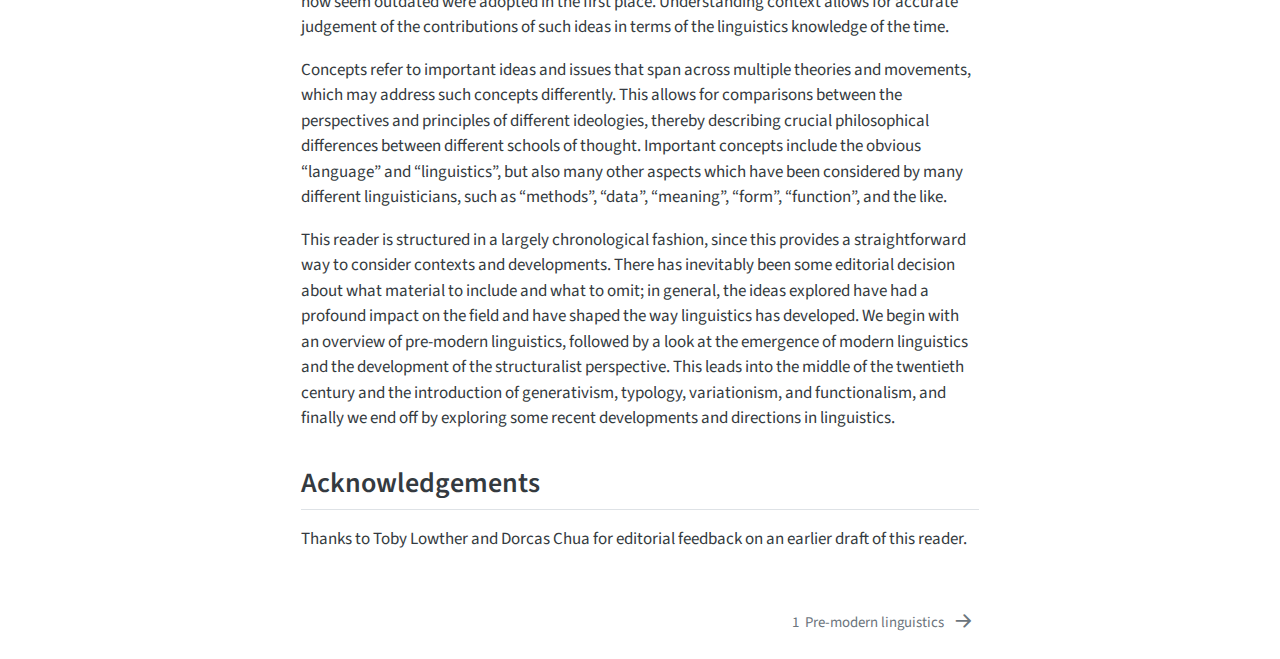
==== commit d18ff1a5: "Built site for gh-pages" ====
--- a/index.html
+++ b/index.html
@@ -7,7 +7,7 @@
 <meta name="viewport" content="width=device-width, initial-scale=1.0, user-scalable=yes">
 
 <meta name="author" content="Alvin W. M. Tan">
-<meta name="dcterms.date" content="2025-02-04">
+<meta name="dcterms.date" content="2025-03-07">
 
 <title>Approaches to Linguistics</title>
 <style>
@@ -215,7 +215,7 @@
     <div>
     <div class="quarto-title-meta-heading">Published</div>
     <div class="quarto-title-meta-contents">
-      <p class="date">February 4, 2025</p>
+      <p class="date">2025-03-07</p>
     </div>
   </div>
   
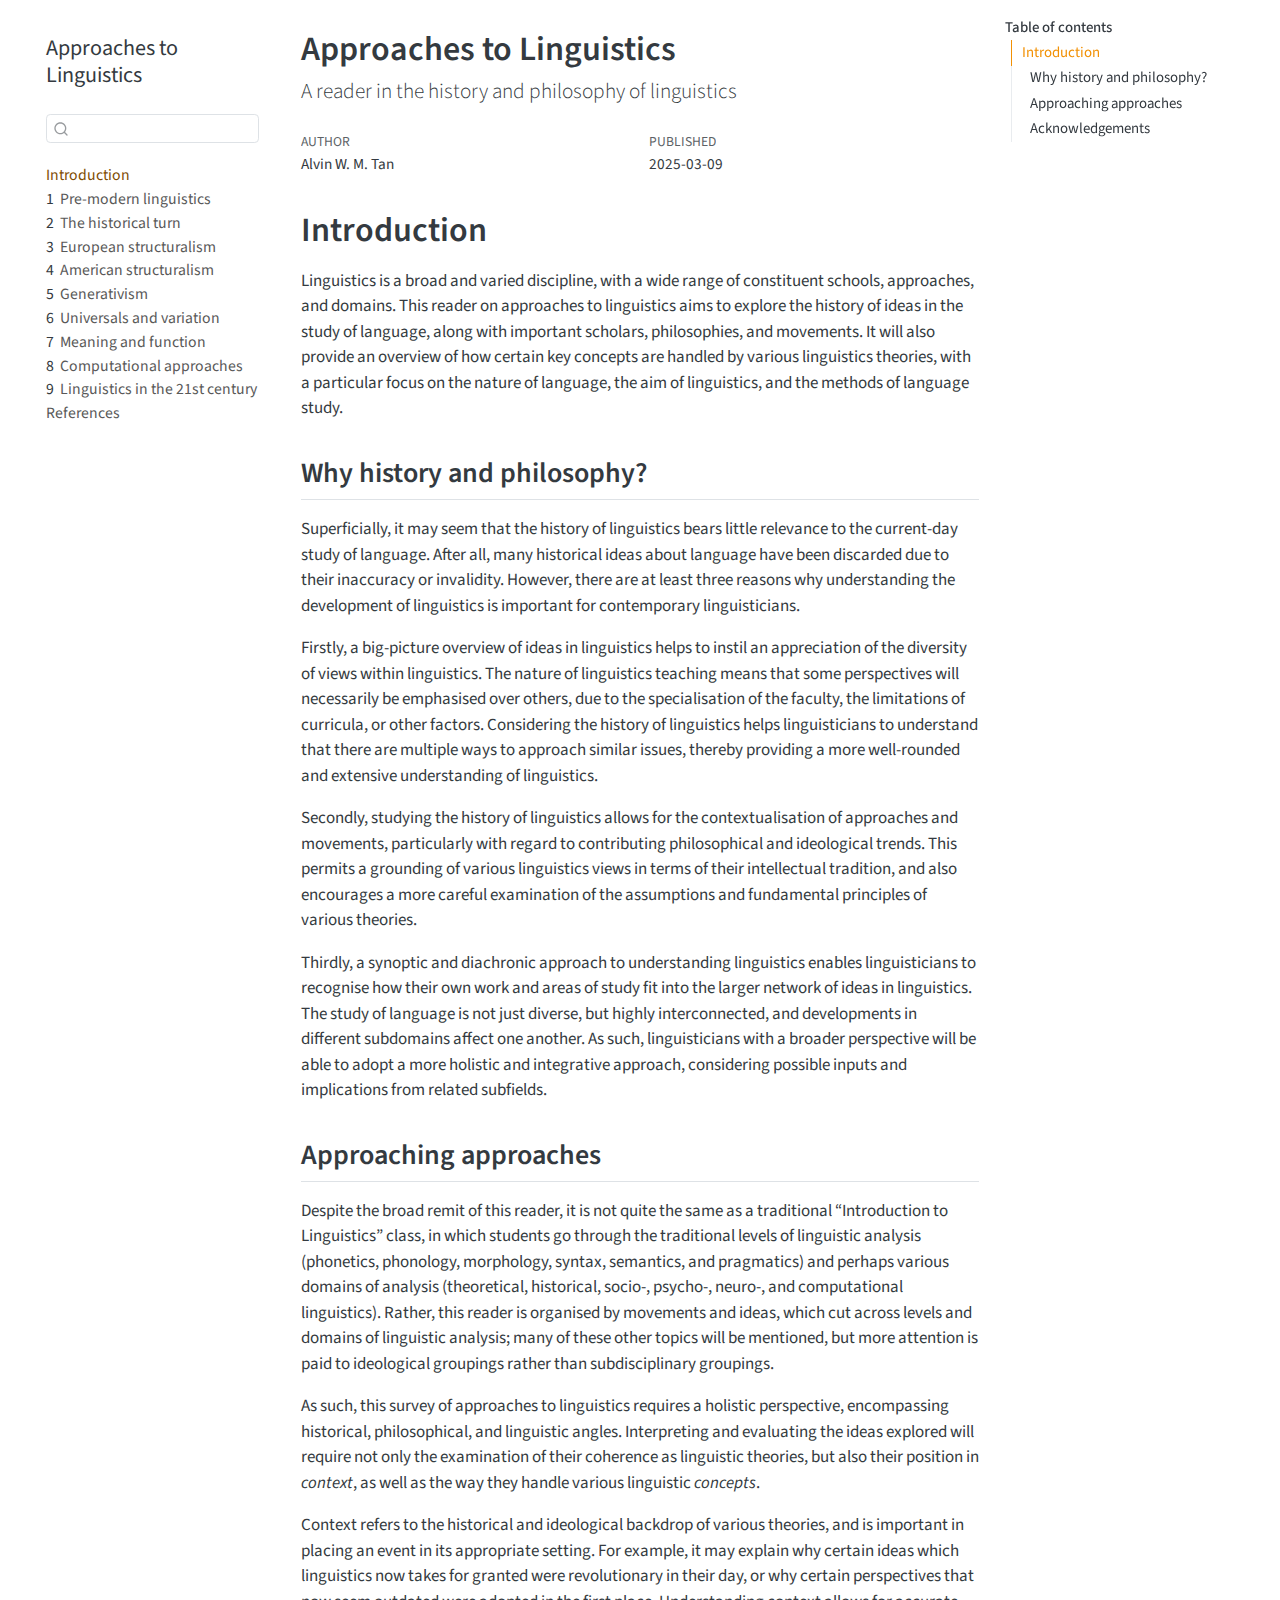
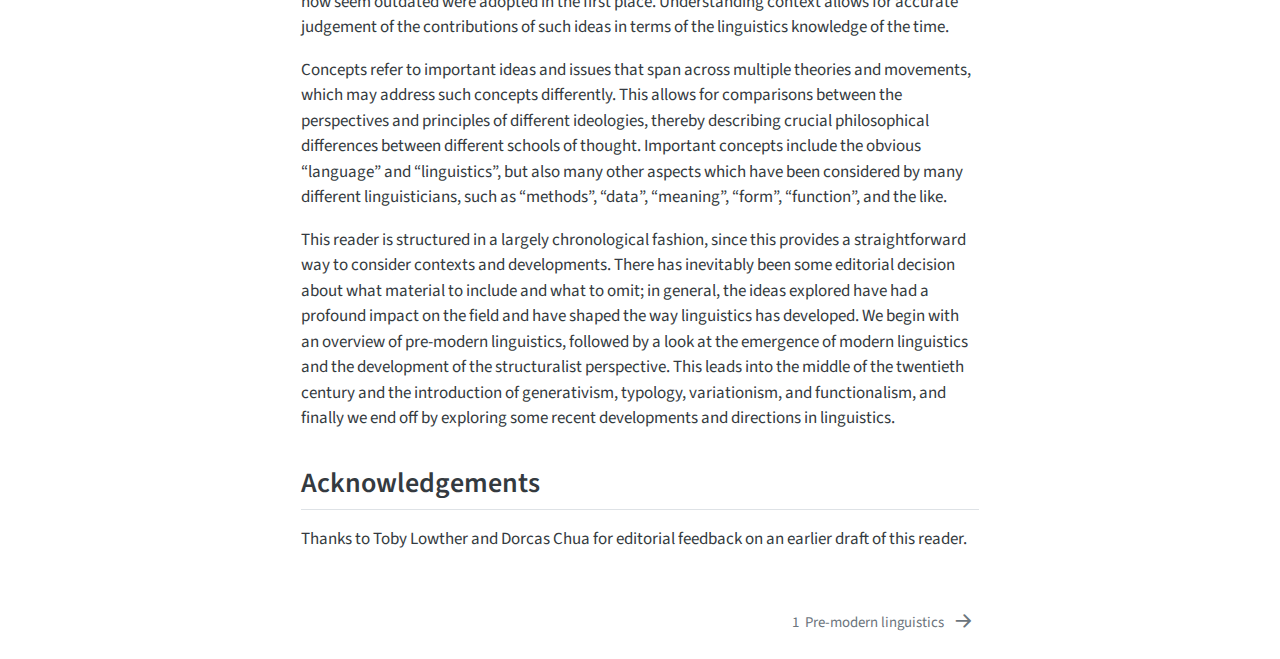
==== commit 3103feb1: "Built site for gh-pages" ====
--- a/index.html
+++ b/index.html
@@ -7,7 +7,7 @@
 <meta name="viewport" content="width=device-width, initial-scale=1.0, user-scalable=yes">
 
 <meta name="author" content="Alvin W. M. Tan">
-<meta name="dcterms.date" content="2025-03-07">
+<meta name="dcterms.date" content="2025-03-09">
 
 <title>Approaches to Linguistics</title>
 <style>
@@ -215,7 +215,7 @@
     <div>
     <div class="quarto-title-meta-heading">Published</div>
     <div class="quarto-title-meta-contents">
-      <p class="date">2025-03-07</p>
+      <p class="date">2025-03-09</p>
     </div>
   </div>
   
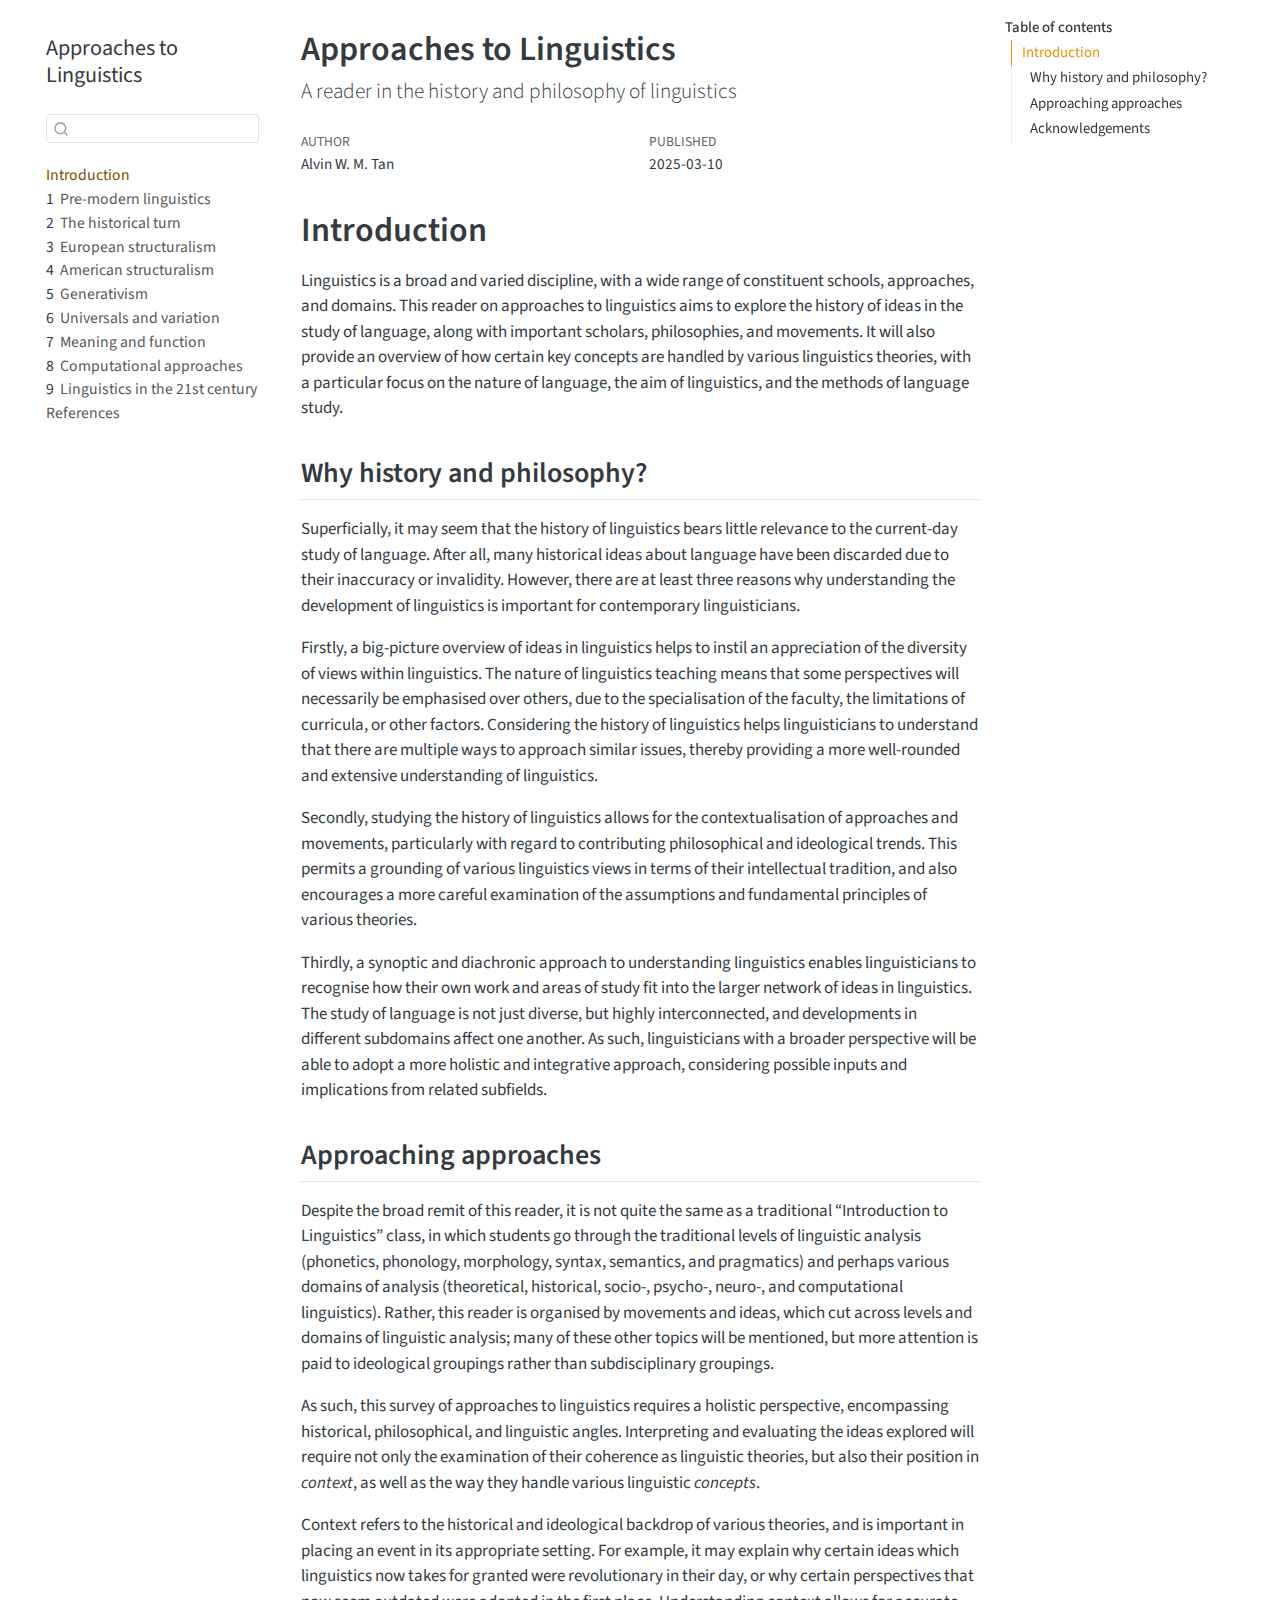
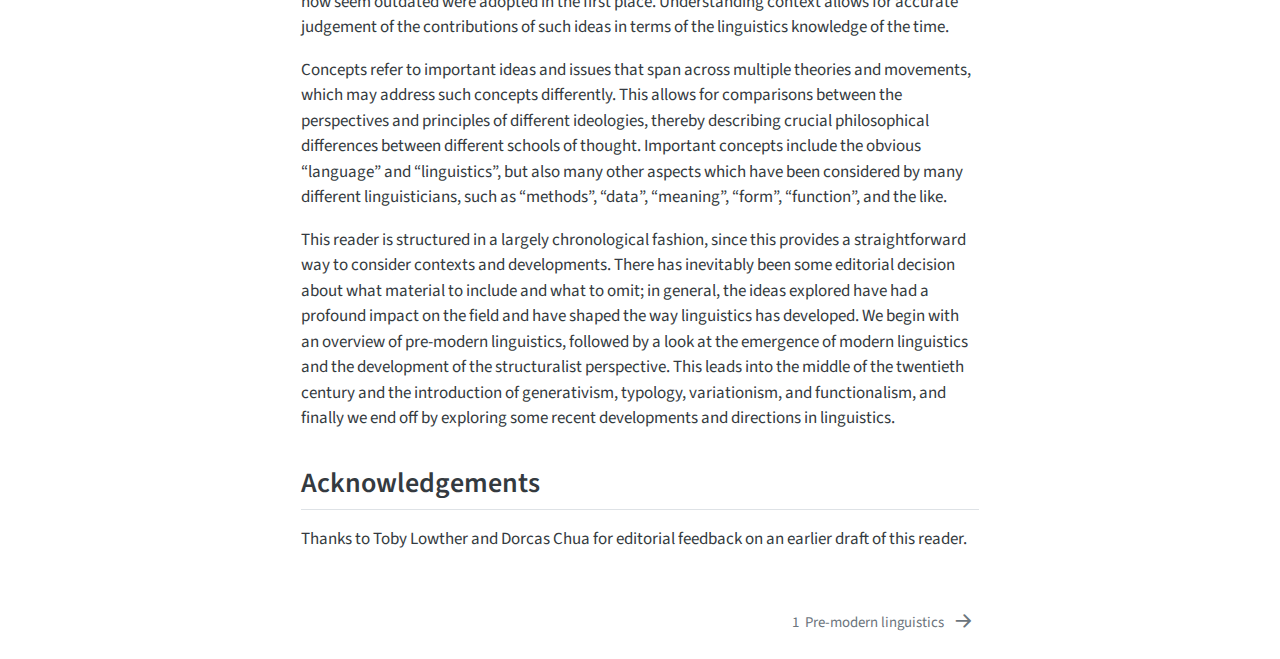
==== commit 7b95c70d: "Built site for gh-pages" ====
--- a/index.html
+++ b/index.html
@@ -7,7 +7,7 @@
 <meta name="viewport" content="width=device-width, initial-scale=1.0, user-scalable=yes">
 
 <meta name="author" content="Alvin W. M. Tan">
-<meta name="dcterms.date" content="2025-03-09">
+<meta name="dcterms.date" content="2025-03-10">
 
 <title>Approaches to Linguistics</title>
 <style>
@@ -215,7 +215,7 @@
     <div>
     <div class="quarto-title-meta-heading">Published</div>
     <div class="quarto-title-meta-contents">
-      <p class="date">2025-03-09</p>
+      <p class="date">2025-03-10</p>
     </div>
   </div>
   
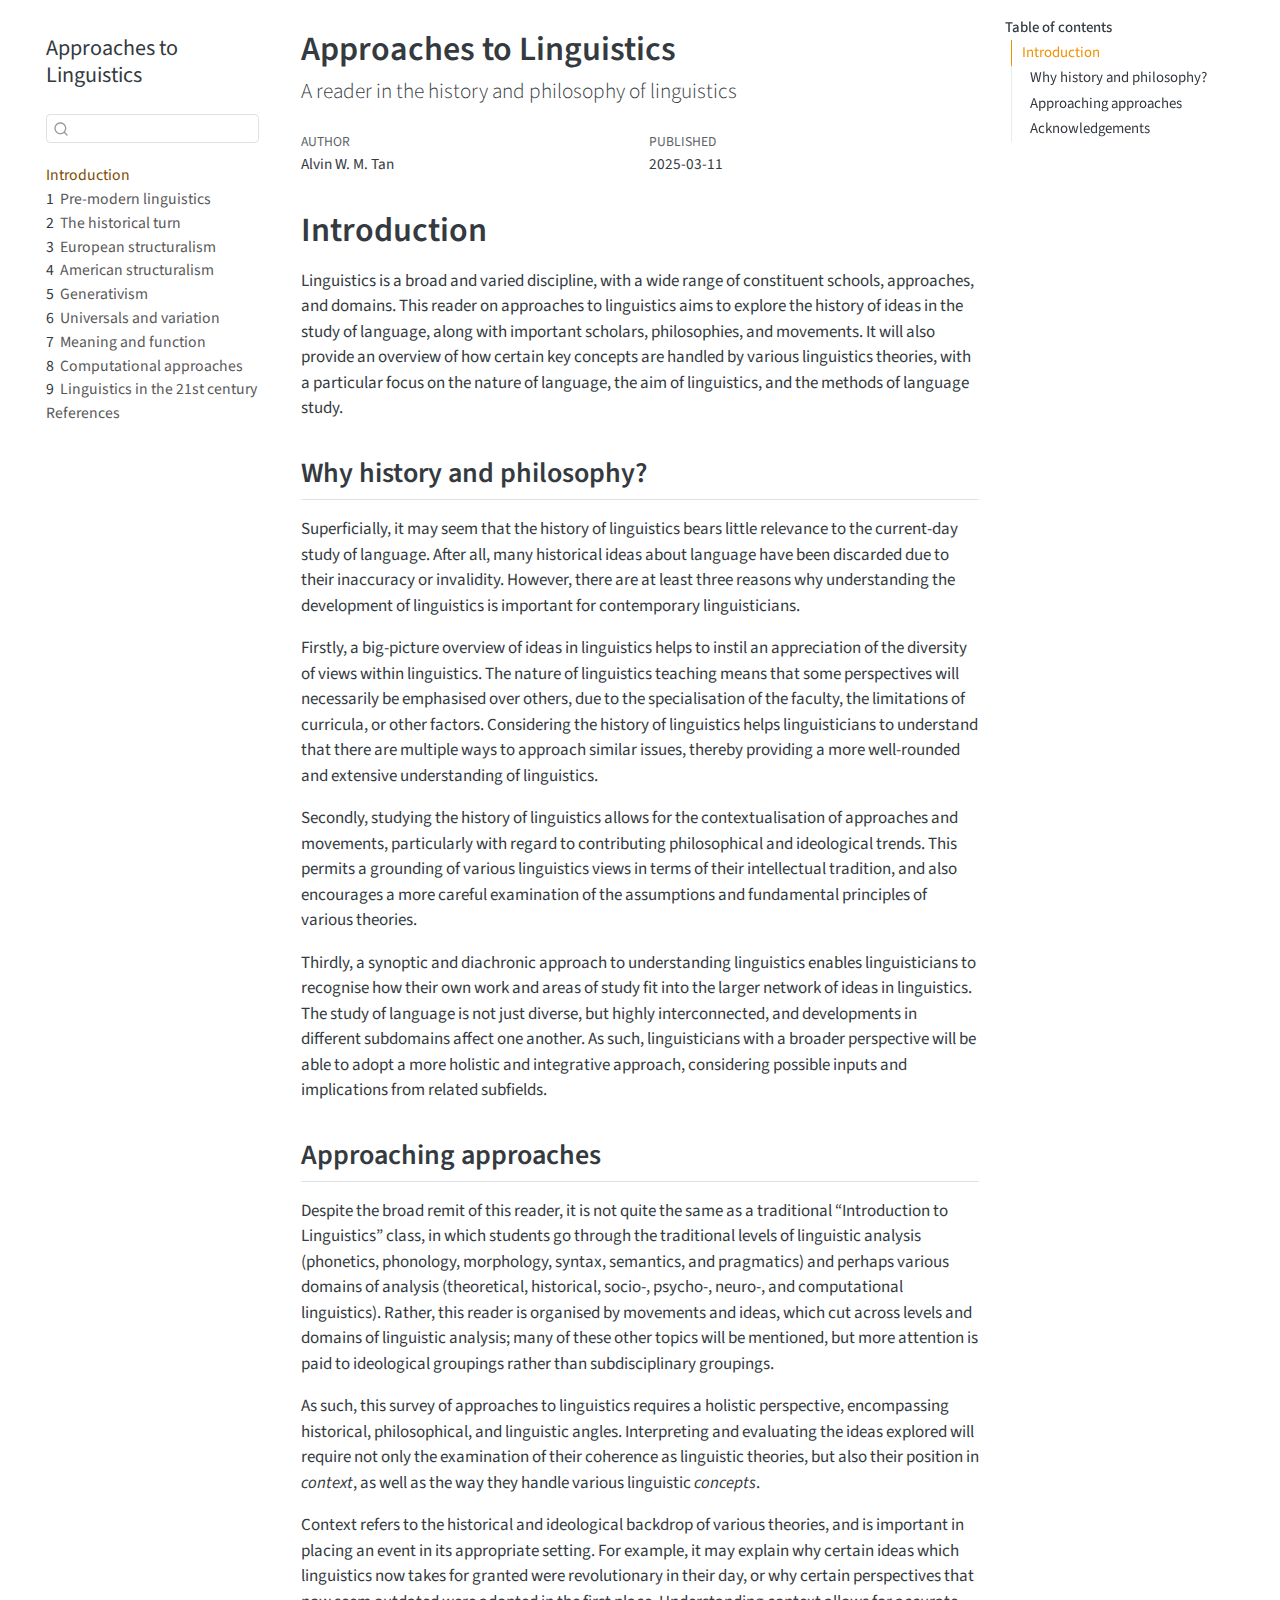
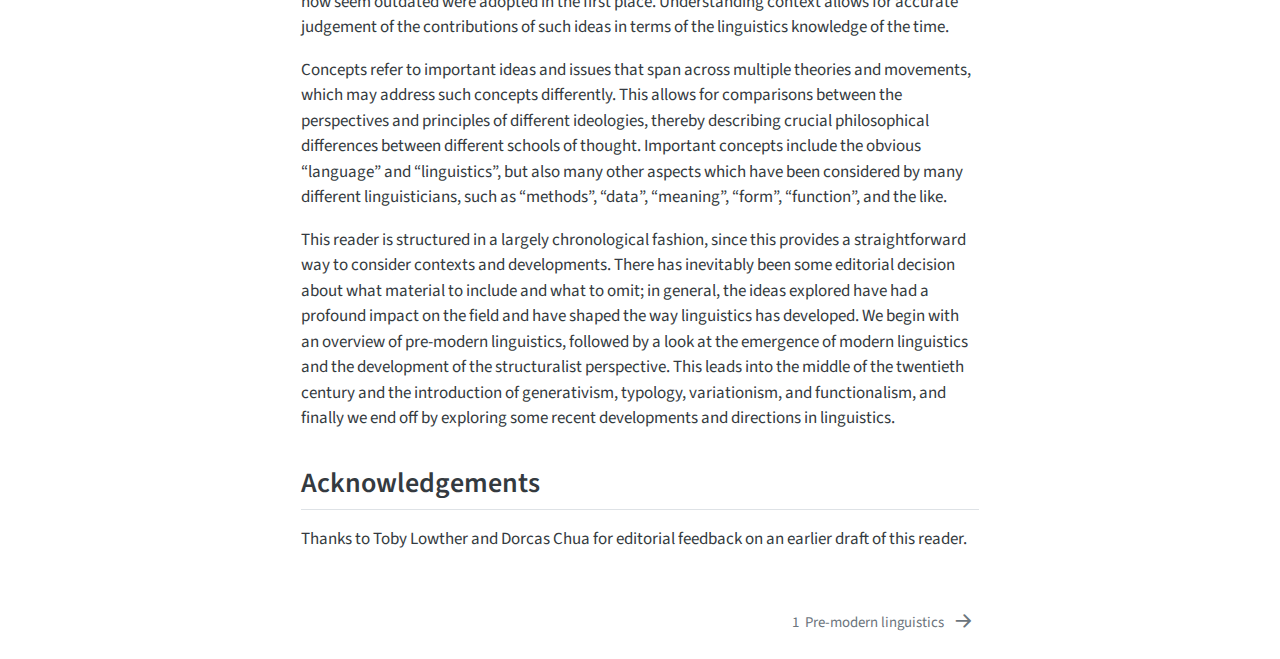
==== commit 6e6375c1: "Built site for gh-pages" ====
--- a/index.html
+++ b/index.html
@@ -7,7 +7,7 @@
 <meta name="viewport" content="width=device-width, initial-scale=1.0, user-scalable=yes">
 
 <meta name="author" content="Alvin W. M. Tan">
-<meta name="dcterms.date" content="2025-03-10">
+<meta name="dcterms.date" content="2025-03-11">
 
 <title>Approaches to Linguistics</title>
 <style>
@@ -215,7 +215,7 @@
     <div>
     <div class="quarto-title-meta-heading">Published</div>
     <div class="quarto-title-meta-contents">
-      <p class="date">2025-03-10</p>
+      <p class="date">2025-03-11</p>
     </div>
   </div>
   
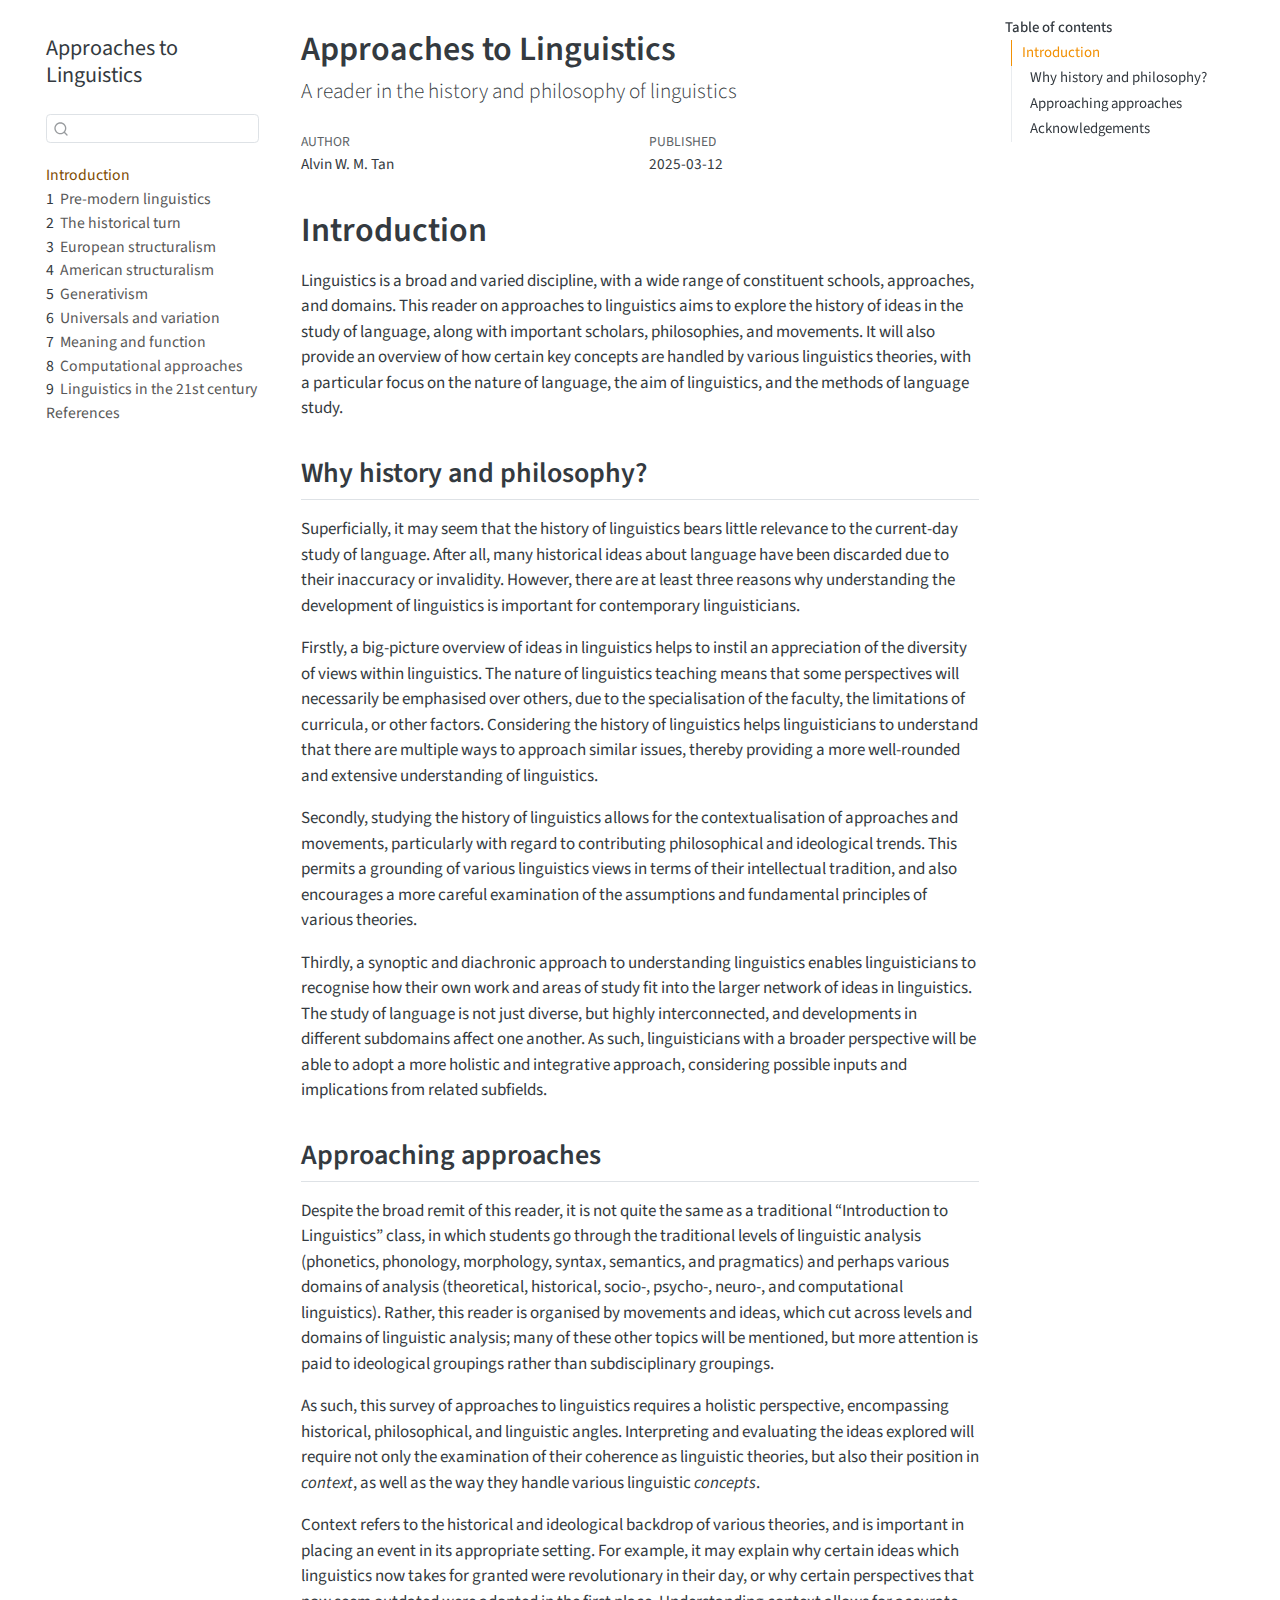
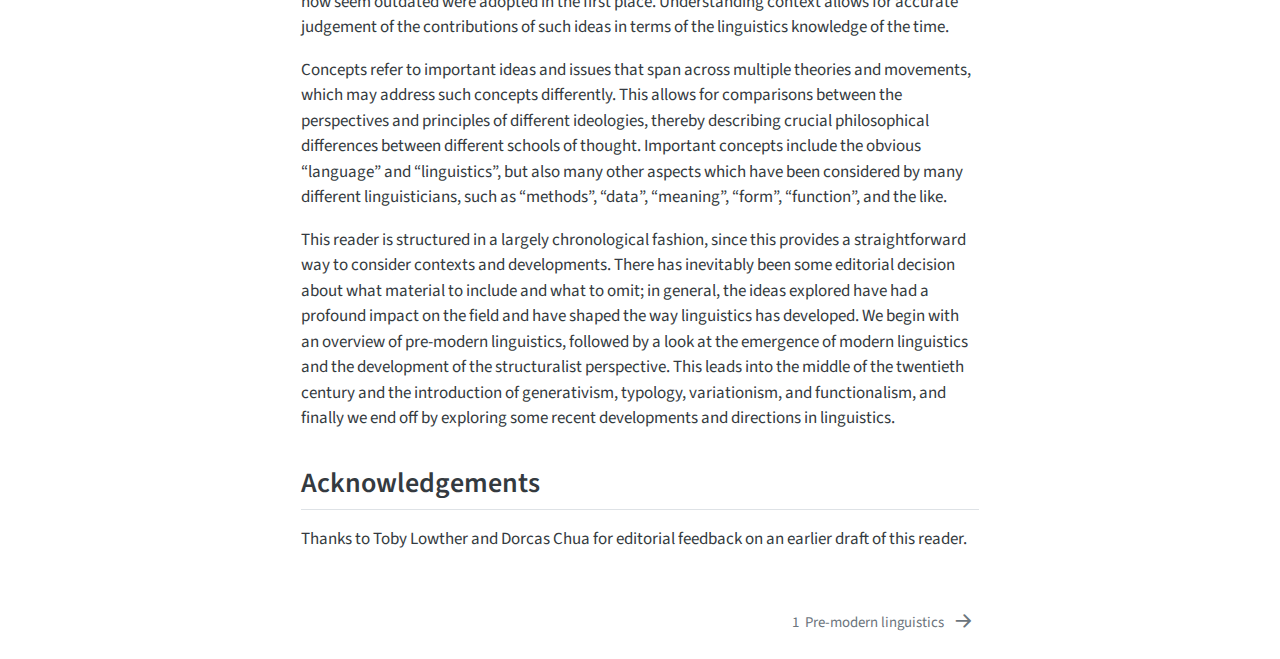
==== commit c3ec35a1: "Built site for gh-pages" ====
--- a/index.html
+++ b/index.html
@@ -7,7 +7,7 @@
 <meta name="viewport" content="width=device-width, initial-scale=1.0, user-scalable=yes">
 
 <meta name="author" content="Alvin W. M. Tan">
-<meta name="dcterms.date" content="2025-03-11">
+<meta name="dcterms.date" content="2025-03-12">
 
 <title>Approaches to Linguistics</title>
 <style>
@@ -215,7 +215,7 @@
     <div>
     <div class="quarto-title-meta-heading">Published</div>
     <div class="quarto-title-meta-contents">
-      <p class="date">2025-03-11</p>
+      <p class="date">2025-03-12</p>
     </div>
   </div>
   
